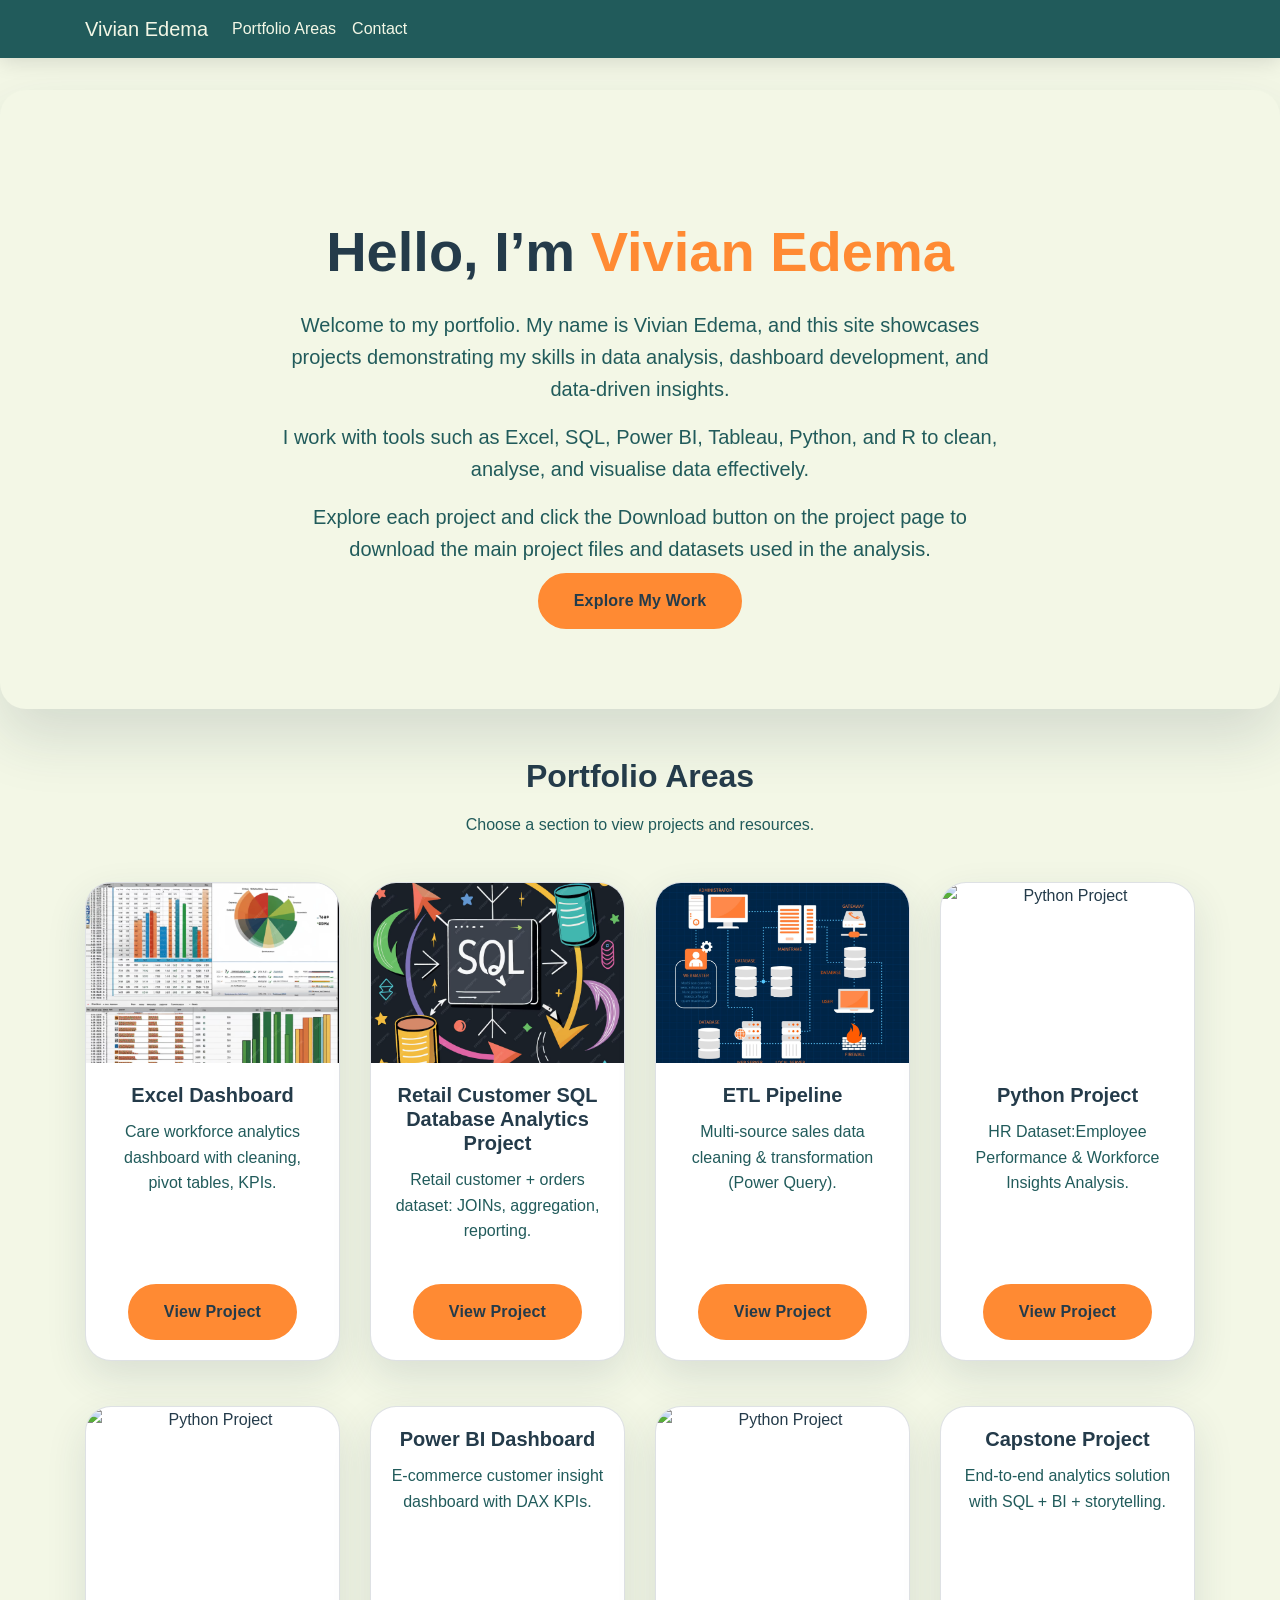
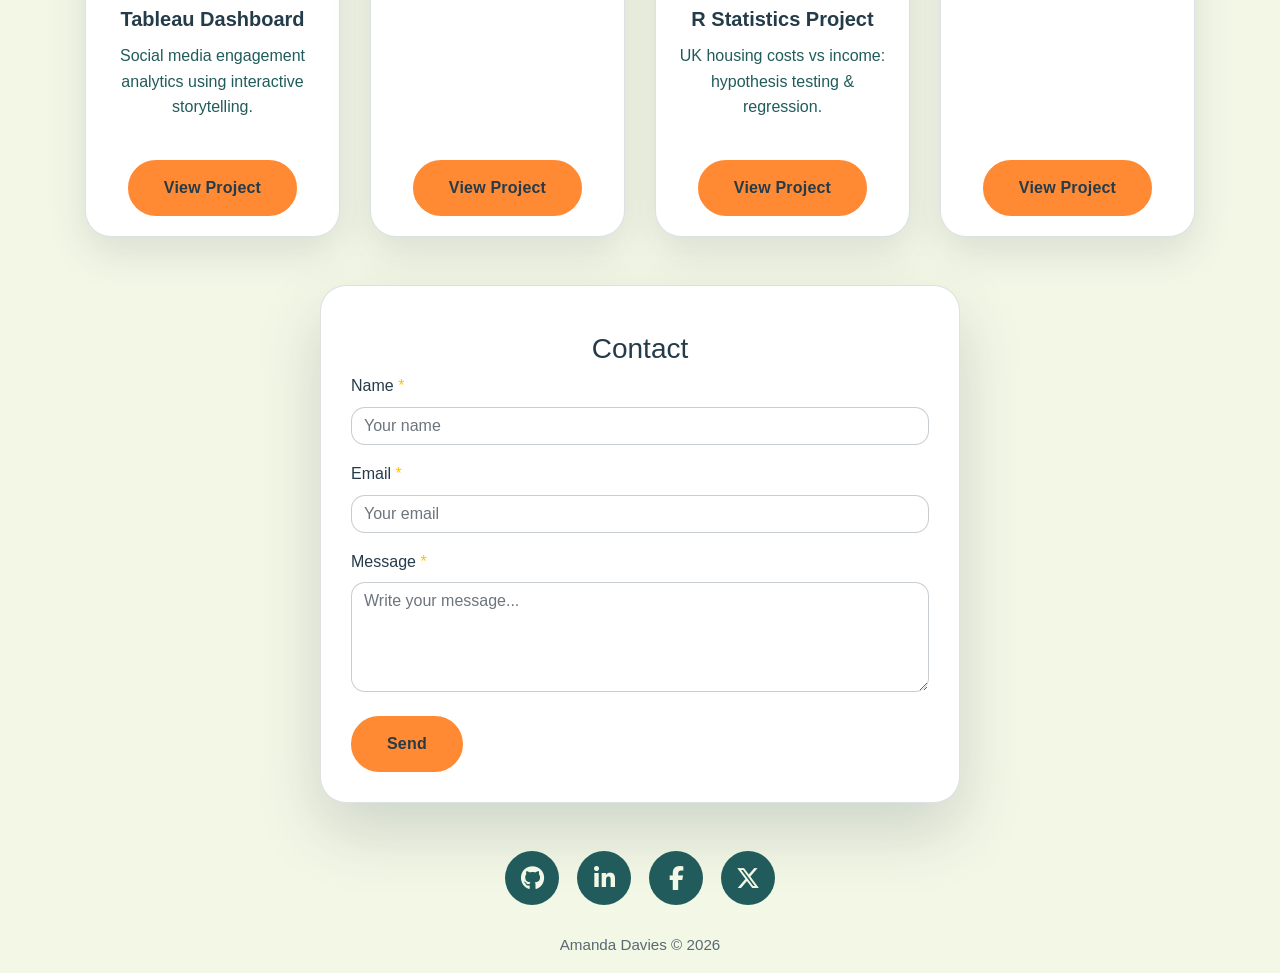
==== index.html @ 8401b192 "Added files" ====
<!doctype html>
<html lang="en">

<head>
    <title>Vivian Edema | Portfolio Hub</title>
    <meta charset="utf-8">
    <meta name="viewport" content="width=device-width, initial-scale=1, shrink-to-fit=no">

    <!-- Bootstrap -->
    <link rel="stylesheet" href="https://stackpath.bootstrapcdn.com/bootstrap/4.1.3/css/bootstrap.min.css">

    <!-- Font Awesome (reliable social icons) -->
    <link rel="stylesheet" href="https://cdnjs.cloudflare.com/ajax/libs/font-awesome/6.5.1/css/all.min.css">

    <!-- Your CSS -->
    <link rel="stylesheet" href="main2.css">
</head>

<body id="home">

    <!-- Navbar -->
    <nav class="navbar navbar-expand-lg navbar-dark bg-dark fixed-top">
        <div class="container">
            <a class="navbar-brand" href="#home">Vivian Edema</a>

            <button class="navbar-toggler" type="button" data-toggle="collapse" data-target="#nav" aria-controls="nav"
                aria-expanded="false" aria-label="Toggle navigation">
                <span class="navbar-toggler-icon"></span>
            </button>

            <div class="collapse navbar-collapse" id="nav">
                <div class="navbar-nav">
                    <a class="nav-item nav-link" href="#areas">Portfolio Areas</a>
                    <a class="nav-item nav-link" href="#contact">Contact</a>
                </div>
            </div>
        </div>
    </nav>

    <!-- Hero / Jumbotron -->
    <div class="jumbotron jumbotron-fluid text-center hero">
        <div class="container">
            <h1 class="display-4 mt-5">
                Hello, I’m <span class="highlight">Vivian Edema</span>
            </h1>
            <section class="intro-section mt-4">
                <div class="container text-center">

                    <p class="lead mt-3">
                        Welcome to my portfolio. My name is <strong>Vivian Edema</strong>, and this site showcases
                        projects
                        demonstrating my skills in data analysis, dashboard development, and data-driven insights.
                    </p>

                    <p class="lead mt-3">
                        I work with tools such as <strong>Excel, SQL, Power BI, Tableau, Python, and R</strong> to
                        clean, analyse,
                        and visualise data effectively.
                    </p>

                    <p class="lead mt-3">
                        Explore each project and click the <strong>Download</strong> button on the project page to
                        download the main
                        project files and datasets used in the analysis.
                    </p>
                </div>
            </section>

            <!-- Use anchor styled as button (cleaner than button inside a tag) -->
            <a href="#areas" class="btn custom-btn mt-2">Explore My Work</a>
        </div>
    </div>

    <!-- Portfolio Areas (Cards) -->
    <div class="container mt-5" id="areas">
        <h2 class="text-center">Portfolio Areas</h2>
        <p class="text-center intro mt-3">
            Choose a section to view projects and resources.
        </p>
        <div class="row project-row">

            <!-- Card 1 -->
            <div class="col-12 col-sm-6 col-lg-3 text-center">
                <div class="card mb-3 h-100 fancy-card">

                    <!-- Top Image -->
                    <img src="Projects/Screenshots/Project1/Project_1_Card2.png"
                        class="slds-max-medium-size_1-of-1 card-img-top" alt="Care Workforce Dashboard">

                    <div class="card-body d-flex flex-column">

                        <h5 class="card-title">Excel Dashboard</h5>

                        <p class="card-text">
                            Care workforce analytics dashboard with cleaning, pivot tables, KPIs.
                        </p>

                        <div class="mt-auto">
                            <a href="Projects/care-workforce-project.html" class="btn custom-btn mt-2" target="_blank">
                                View Project
                            </a>
                        </div>

                    </div>
                </div>
            </div>


            <!-- Card 2 -->
            <div class="col-12 col-sm-6 col-lg-3 text-center">
                <div class="card mb-3 h-100 fancy-card">
                    <!-- Top Image -->
                    <img src="Projects/Screenshots/Project2/SQL_Main_Page2.png"
                        class="slds-max-medium-size_1-of-1 card-img-top" alt="Retail SQL Project">

                    <div class="card-body d-flex flex-column">
                        <h5 class="card-title">Retail Customer SQL Database Analytics Project</h5>
                        <p class="card-text">
                            Retail customer + orders dataset: JOINs, aggregation, reporting.
                        </p>
                        <div class="mt-auto">
                            <a href="Projects/retail-sql-project.html" class="btn custom-btn mt-2" target="_blank">
                                View Project
                            </a>
                        </div>
                    </div>
                </div>
            </div>

            <!-- Card 3 -->
            <div class="col-12 col-sm-6 col-lg-3 text-center">
                <div class="card mb-3 h-100 fancy-card">
                    <!-- Top Image -->
                    <img src="Projects/Screenshots/Project3/ETL_Main.png"
                        class="slds-max-medium-size_1-of-1 card-img-top" alt="ETL Pipeline">
                    <div class="card-body d-flex flex-column">
                        <h5 class="card-title">ETL Pipeline</h5>
                        <p class="card-text">
                            Multi-source sales data cleaning & transformation (Power Query).
                        </p>
                        <div class="mt-auto">
                            <a href="Projects/ETL Data Integration Pipeline.html" class="btn custom-btn mt-2"
                                target="_blank">
                                View Project
                            </a>
                        </div>
                    </div>
                </div>
            </div>

            <!-- Card 4 -->
            <div class="col-12 col-sm-6 col-lg-3 text-center">
                <div class="card mb-3 h-100 fancy-card">
                    <!-- Top Image -->
                    <img src="Projects/Screenshots/Project4/Project4_Main_2.png"
                        class="slds-max-medium-size_1-of-1 card-img-top" alt="Python Project">
                    <div class="card-body d-flex flex-column">
                        <h5 class="card-title">Python Project</h5>
                        <p class="card-text">
                            HR Dataset:Employee Performance & Workforce Insights Analysis.
                        </p>
                        <div class="mt-auto">
                            <a href="Projects/Employee Performance & Workforce Insights Analysis.html"
                                class="btn custom-btn mt-2" target="_blank">View Project</a>
                        </div>
                    </div>
                </div>
            </div>

        </div>
        <div class="row project-row">
            <!-- Card 5 -->
            <div class="col-12 col-sm-6 col-lg-3 text-center">
                <div class="card mb-3 h-100 fancy-card">
                    <!-- Top Image -->
                    <img src="Projects/Screenshots/Project7/Tableau_Main1.png"
                        class="slds-max-medium-size_1-of-1 card-img-top" alt="Python Project">
                    <div class="card-body d-flex flex-column">
                        <h5 class="card-title">Tableau Dashboard</h5>
                        <p class="card-text">
                            Social media engagement analytics using interactive storytelling.
                        </p>
                        <div class="mt-auto">
                            <a href="Projects/tableau-social-media-engagement-dashboard.html"
                                class="btn custom-btn mt-2">View Project</a>
                        </div>
                    </div>
                </div>
            </div>

            <!-- Card 6 -->
            <div class="col-12 col-sm-6 col-lg-3 text-center">
                <div class="card mb-3 h-100 fancy-card">
                    <div class="card-body d-flex flex-column">
                        <h5 class="card-title">Power BI Dashboard</h5>
                        <p class="card-text">
                            E-commerce customer insight dashboard with DAX KPIs.
                        </p>
                        <div class="mt-auto">
                            <a href="" class="btn custom-btn mt-2">View Project</a>
                        </div>
                    </div>
                </div>
            </div>

            <!-- Card 7 -->
            <div class="col-12 col-sm-6 col-lg-3 text-center">
                <div class="card mb-3 h-100 fancy-card">
                    <!-- Top Image -->
                    <img src="Projects/Screenshots/Project5/R_Programming_Main3.png"
                        class="slds-max-medium-size_1-of-1 card-img-top" alt="Python Project">
                    <div class="card-body d-flex flex-column">
                        <h5 class="card-title">R Statistics Project</h5>
                        <p class="card-text">
                            UK housing costs vs income: hypothesis testing & regression.
                        </p>
                        <div class="mt-auto">
                            <a href="Projects/uk_housing_cost_vs_income.html" class="btn custom-btn mt-2">View
                                Project</a>
                        </div>
                    </div>
                </div>
            </div>

            <!-- Card 8 -->
            <div class="col-12 col-sm-6 col-lg-3 text-center">
                <div class="card mb-3 h-100 fancy-card">
                    <div class="card-body d-flex flex-column">
                        <h5 class="card-title">Capstone Project</h5>
                        <p class="card-text">
                            End-to-end analytics solution with SQL + BI + storytelling.
                        </p>
                        <div class="mt-auto">
                            <a href="#contact" class="btn custom-btn mt-2">View Project</a>
                        </div>
                    </div>
                </div>
            </div>

        </div>
    </div>

    <!-- Contact -->
    <div class="container w-50 mt-5 mb-5 form-div" id="contact">
        <form id="contactForm" novalidate>
            <div class="form-group">
                <h3 class="text-center pt-3">Contact</h3>

                <label for="name">Name <span class="text-warning">*</span></label>
                <input type="text" class="form-control" id="name" placeholder="Your name" required minlength="2">
                <div class="invalid-feedback">Please enter your name (at least 2 characters).</div>
            </div>

            <div class="form-group">
                <label for="email">Email <span class="text-warning">*</span></label>
                <input type="email" class="form-control" id="email" placeholder="Your email" required>
                <div class="invalid-feedback">Please enter a valid email address.</div>
            </div>

            <div class="form-group">
                <label for="message">Message <span class="text-warning">*</span></label>
                <textarea class="form-control" id="message" rows="4" required minlength="10"
                    placeholder="Write your message..."></textarea>
                <div class="invalid-feedback">Please enter a message (at least 10 characters).</div>
            </div>

            <div id="formSuccess" class="alert alert-success d-none" role="alert">
                Thanks! Your message is valid. (You can later connect this to EmailJS / Formspree.)
            </div>

            <button type="submit" class="btn custom-btn mt-2" id="form-btn">Send</button>

        </form>
    </div>

    <!-- Footer -->
    <footer id="footer">
        <ul class="socicons-list">
            <li>
                <a href="https://github.com/Vedema" target="_blank" aria-label="GitHub">
                    <i class="fa-brands fa-github"></i>
                </a>
            </li>
            <li>
                <a href="https://www.linkedin.com/in/vivian-edema-phd-afhea-9990698b" target="_blank"
                    aria-label="LinkedIn">
                    <i class="fa-brands fa-linkedin-in"></i>
                </a>
            </li>
            <li>
                <a href="https://www.facebook.com/vchinwe" target="_blank" aria-label="Facebook">
                    <i class="fa-brands fa-facebook-f"></i>
                </a>
            </li>
            <li>
                <a href="https://twitter.com/oyemikevivian" target="_blank" aria-label="Twitter">
                    <i class="fa-brands fa-x-twitter"></i>
                </a>
            </li>
        </ul>
    </footer>

    <p class="copyright text-center mb-3">
        Amanda Davies &copy; <span id="year"></span>
    </p>

    <!-- Dynamic year -->
    <script src="js/year.js"></script>

    <!-- Form validation -->
    <script>
        (function () {
            const form = document.getElementById("contactForm");
            const success = document.getElementById("formSuccess");
            if (!form) return;

            function isValidEmail(email) {
                return /^[^\s@]+@[^\s@]+\.[^\s@]{2,}$/.test(email);
            }

            form.addEventListener("submit", function (event) {
                event.preventDefault();

                const email = document.getElementById("email");

                let valid = form.checkValidity();

                if (email && !isValidEmail(email.value.trim())) {
                    email.setCustomValidity("Invalid");
                    valid = false;
                } else if (email) {
                    email.setCustomValidity("");
                }

                if (!valid) {
                    event.stopPropagation();
                    form.classList.add("was-validated");
                    if (success) success.classList.add("d-none");
                    return;
                }

                form.classList.add("was-validated");
                if (success) success.classList.remove("d-none");
            });
        })();
    </script>

    <!-- Bootstrap JS -->
    <script src="https://code.jquery.com/jquery-3.3.1.slim.min.js" crossorigin="anonymous"></script>
    <script src="https://cdnjs.cloudflare.com/ajax/libs/popper.js/1.14.3/umd/popper.min.js"
        crossorigin="anonymous"></script>
    <script src="https://stackpath.bootstrapcdn.com/bootstrap/4.1.3/js/bootstrap.min.js"
        crossorigin="anonymous"></script>
</body>

</html>
---- main2.css ----
/* =================================
   MAIN PAGE ONLY (Scoped)
   Applies ONLY to body#home
================================= */

body#home {
    background: #f3f7e6;
    color: #243b4a;
    font-family: "Inter", "Segoe UI", Roboto, Arial, sans-serif;
    line-height: 1.6;
}

/* ===============================
   NAVBAR
================================ */
body#home .navbar {
    background: #215b5b !important;
    box-shadow: 0 4px 20px rgba(0, 0, 0, 0.12);
}

body#home .navbar-brand,
body#home .navbar-nav .nav-link {
    color: #f3f7e6 !important;
    font-weight: 500;
}

body#home .navbar-nav .nav-link:hover {
    color: #ff8a33 !important;
}

/* ===============================
   HERO / JUMBOTRON
================================ */
body#home .hero {
    background: #f3f7e6;
    border-radius: 26px;
    margin-top: 90px;
    padding: 80px 25px;
    box-shadow: 0 28px 60px rgba(36, 59, 74, 0.15);
}

body#home .hero h1 {
    color: #243b4a;
    font-weight: 700;
}

body#home .hero .lead {
    color: #215b5b;
    max-width: 720px;
    margin: 0 auto;
}

/* Highlight name */
body#home .highlight {
    color: #ff8a33;
}

/* ===============================
   BUTTONS
================================ */

/* Base button shape for all buttons */
body#home .btn {
    border-radius: 18px;
    padding: 12px 26px;
    font-weight: 600;
    transition: transform 0.25s ease, box-shadow 0.25s ease, background-color 0.25s ease, color 0.25s ease;
}

/* NEW: Your unified button style */
body#home .custom-btn {
    background: #ff8a33;
    border: 2px solid #ff8a33;
    color: #243b4a;
    border-radius: 999px;
    /* pill button */
    padding: 14px 34px;
    /* slightly bigger for premium look */
    display: inline-block;
    text-decoration: none;
    letter-spacing: 0.2px;
}

/* Hover: richer + lift */
body#home .custom-btn:hover {
    background: #e67628;
    border-color: #e67628;
    color: #243b4a;
    transform: translateY(-2px);
    box-shadow: 0 14px 30px rgba(255, 138, 51, 0.35);
    text-decoration: none;
}

/* Optional: focus accessibility */
body#home .custom-btn:focus {
    outline: none;
    box-shadow: 0 0 0 0.2rem rgba(255, 138, 51, 0.35);
}

/* ===============================
   SECTIONS
================================ */
body#home h2 {
    font-weight: 700;
    color: #243b4a;
}

body#home .intro {
    color: #215b5b;
}

/* ===============================
   PORTFOLIO CARDS
================================ */
body#home .project-row {
    margin-top: 45px;
    row-gap: 30px;
}

body#home .fancy-card {
    background: #ffffff;
    border-radius: 26px;
    border: 1px solid rgba(36, 59, 74, 0.15);
    box-shadow: 0 16px 40px rgba(36, 59, 74, 0.12);
    transition: transform 0.35s ease, box-shadow 0.35s ease;
}

body#home .fancy-card:hover {
    transform: translateY(-10px);
    box-shadow: 0 32px 70px rgba(36, 59, 74, 0.25);
}

body#home .fancy-card .card-title {
    font-weight: 600;
    color: #243b4a;
}

body#home .fancy-card .card-text {
    color: #215b5b;
}

/* ===============================
   CONTACT FORM
================================ */
body#home .form-div {
    background: #ffffff;
    border-radius: 26px;
    border: 1px solid rgba(36, 59, 74, 0.15);
    box-shadow: 0 28px 65px rgba(36, 59, 74, 0.18);
    padding: 30px;
}

body#home .form-control {
    border-radius: 14px;
    border: 1px solid rgba(36, 59, 74, 0.25);
}

body#home .form-control:focus {
    border-color: #ff8a33;
    box-shadow: 0 0 0 0.2rem rgba(255, 138, 51, 0.25);
}

/* Validation (FIXED - your file was cut off) */
body#home .was-validated .form-control:invalid,
body#home .form-control.is-invalid {
    border-color: #ef4444;
    box-shadow: 0 0 0 0.2rem rgba(239, 68, 68, 0.18);
}

body#home .was-validated .form-control:valid,
body#home .form-control.is-valid {
    border-color: #22c55e;
    box-shadow: 0 0 0 0.2rem rgba(34, 197, 94, 0.16);
}

/* ===============================
   SOCIAL ICONS (if you are using them)
================================ */
body#home .socicons-list {
    list-style: none;
    display: flex;
    justify-content: center;
    gap: 18px;
    padding-left: 0;
    margin: 35px 0 10px;
}

body#home .socicons-list li a {
    width: 54px;
    height: 54px;
    display: inline-flex;
    align-items: center;
    justify-content: center;
    border-radius: 50%;
    text-decoration: none;

    background: #215b5b;
    color: #f3f7e6;
    font-size: 24px;

    transition: transform 0.25s ease, box-shadow 0.25s ease, background-color 0.25s ease;
}

body#home .socicons-list li a:hover {
    transform: translateY(-3px);
    background: #ff8a33;
    box-shadow: 0 14px 28px rgba(36, 59, 74, 0.18);
}

.fancy-card {
    border-radius: 12px;
    overflow: hidden; /* ensures clean clipping */
}

.card-img-top {
    height: 180px;
    object-fit: cover;
}

/* ===============================
   COPYRIGHT
================================ */
body#home .copyright {
    color: rgba(36, 59, 74, 0.75);
    margin-top: 28px;
    font-size: 0.95rem;
}
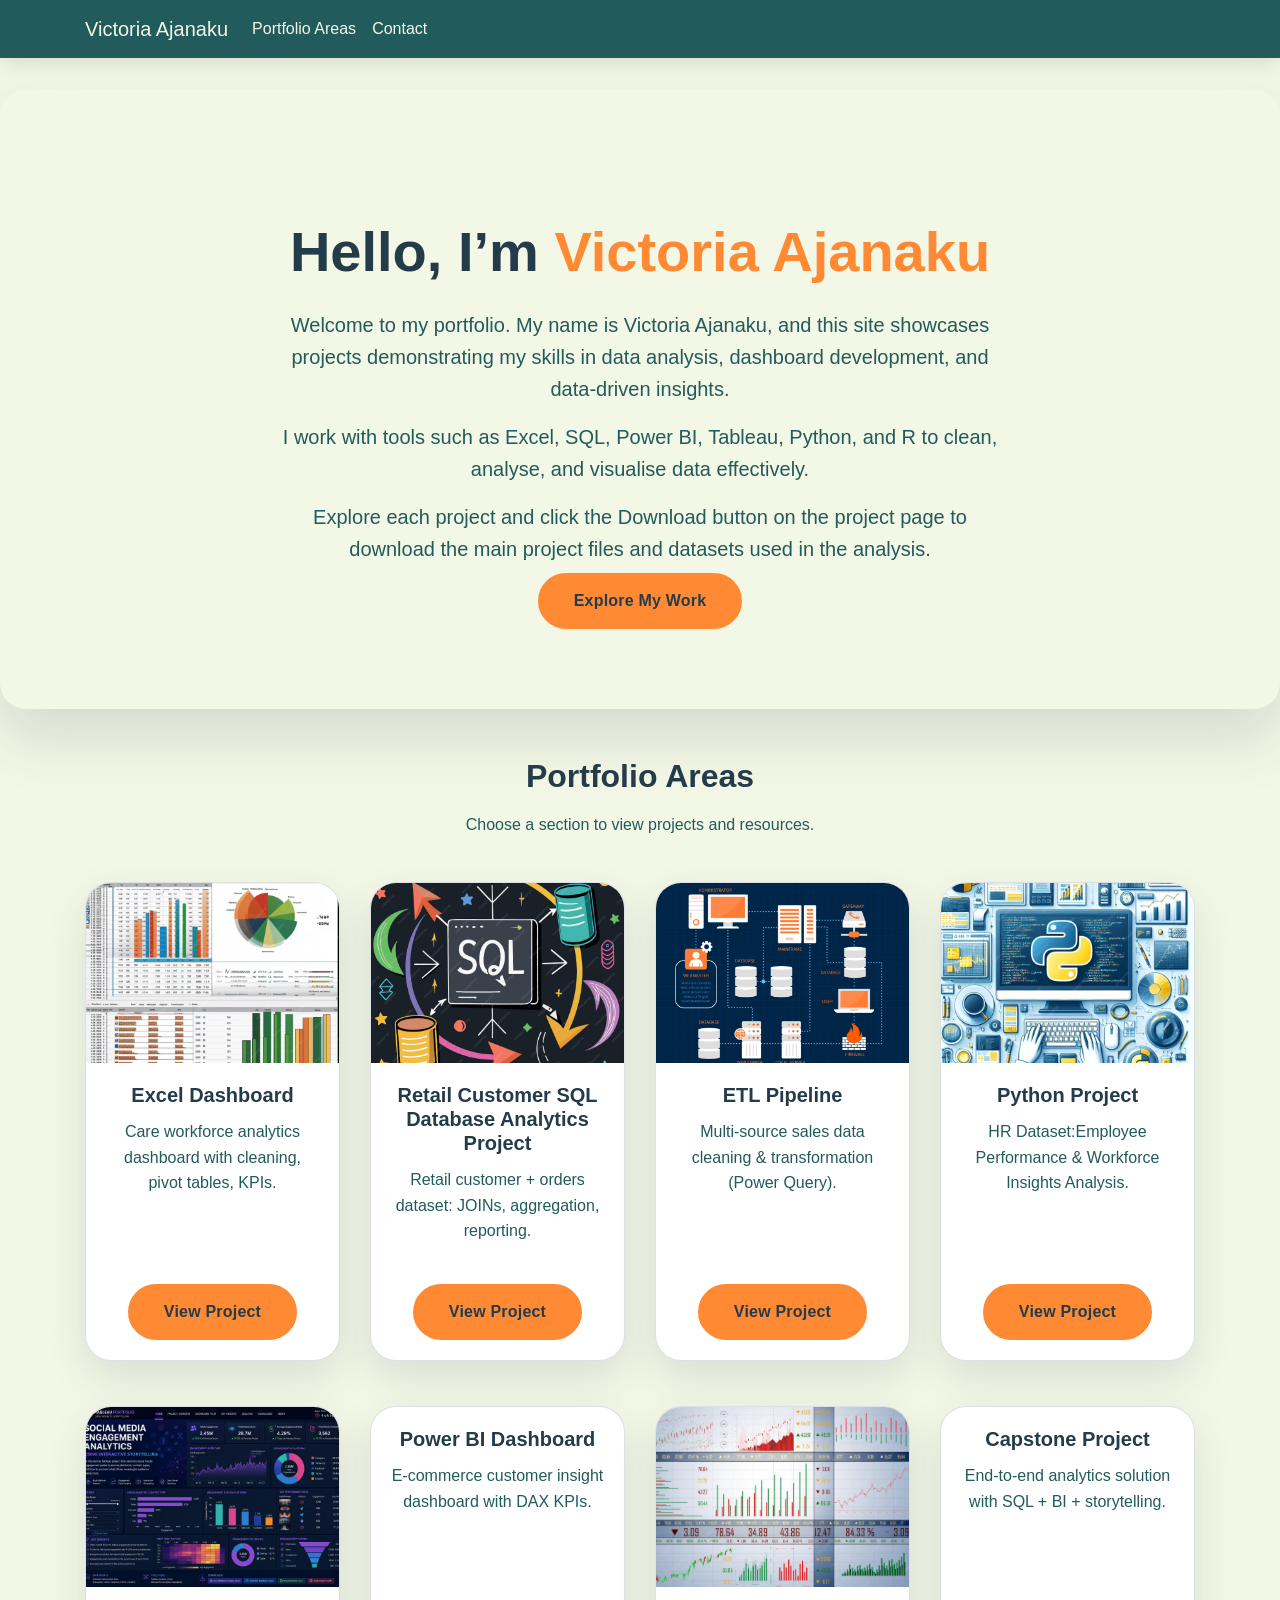
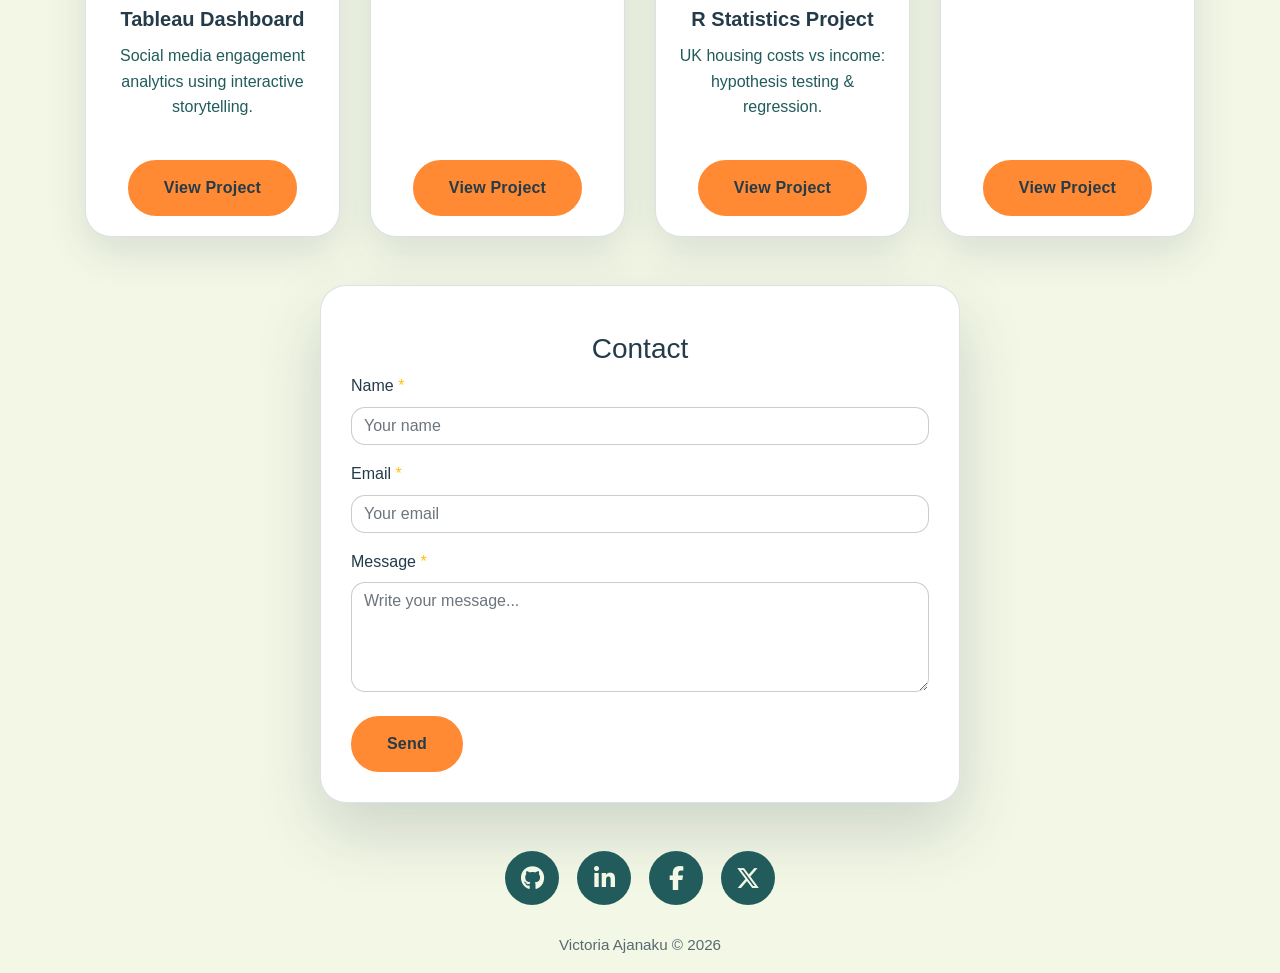
==== commit 4d6bc8af: "updated html" ====
--- a/index.html
+++ b/index.html
@@ -2,7 +2,7 @@
 <html lang="en">
 
 <head>
-    <title>Vivian Edema | Portfolio Hub</title>
+    <title>Victoria Ajanaku | Portfolio Hub</title>
     <meta charset="utf-8">
     <meta name="viewport" content="width=device-width, initial-scale=1, shrink-to-fit=no">
 
@@ -21,7 +21,7 @@
     <!-- Navbar -->
     <nav class="navbar navbar-expand-lg navbar-dark bg-dark fixed-top">
         <div class="container">
-            <a class="navbar-brand" href="#home">Vivian Edema</a>
+            <a class="navbar-brand" href="#home">Victoria Ajanaku</a>
 
             <button class="navbar-toggler" type="button" data-toggle="collapse" data-target="#nav" aria-controls="nav"
                 aria-expanded="false" aria-label="Toggle navigation">
@@ -41,13 +41,13 @@
     <div class="jumbotron jumbotron-fluid text-center hero">
         <div class="container">
             <h1 class="display-4 mt-5">
-                Hello, I’m <span class="highlight">Vivian Edema</span>
+                Hello, I’m <span class="highlight">Victoria Ajanaku</span>
             </h1>
             <section class="intro-section mt-4">
                 <div class="container text-center">
 
                     <p class="lead mt-3">
-                        Welcome to my portfolio. My name is <strong>Vivian Edema</strong>, and this site showcases
+                        Welcome to my portfolio. My name is <strong>Victoria Ajanaku</strong>, and this site showcases
                         projects
                         demonstrating my skills in data analysis, dashboard development, and data-driven insights.
                     </p>
@@ -277,23 +277,23 @@
     <footer id="footer">
         <ul class="socicons-list">
             <li>
-                <a href="https://github.com/Vedema" target="_blank" aria-label="GitHub">
+                <a href="https://github.com/temitopeisterose" target="_blank" aria-label="GitHub">
                     <i class="fa-brands fa-github"></i>
                 </a>
             </li>
             <li>
-                <a href="https://www.linkedin.com/in/vivian-edema-phd-afhea-9990698b" target="_blank"
+                <a href="https://www.linkedin.com/in/" target="_blank"
                     aria-label="LinkedIn">
                     <i class="fa-brands fa-linkedin-in"></i>
                 </a>
             </li>
             <li>
-                <a href="https://www.facebook.com/vchinwe" target="_blank" aria-label="Facebook">
+                <a href="https://www.facebook.com/ target="_blank" aria-label="Facebook">
                     <i class="fa-brands fa-facebook-f"></i>
                 </a>
             </li>
             <li>
-                <a href="https://twitter.com/oyemikevivian" target="_blank" aria-label="Twitter">
+                <a href="https://twitter.com/" target="_blank" aria-label="Twitter">
                     <i class="fa-brands fa-x-twitter"></i>
                 </a>
             </li>
@@ -301,7 +301,7 @@
     </footer>
 
     <p class="copyright text-center mb-3">
-        Amanda Davies &copy; <span id="year"></span>
+        Victoria Ajanaku &copy; <span id="year"></span>
     </p>
 
     <!-- Dynamic year -->
